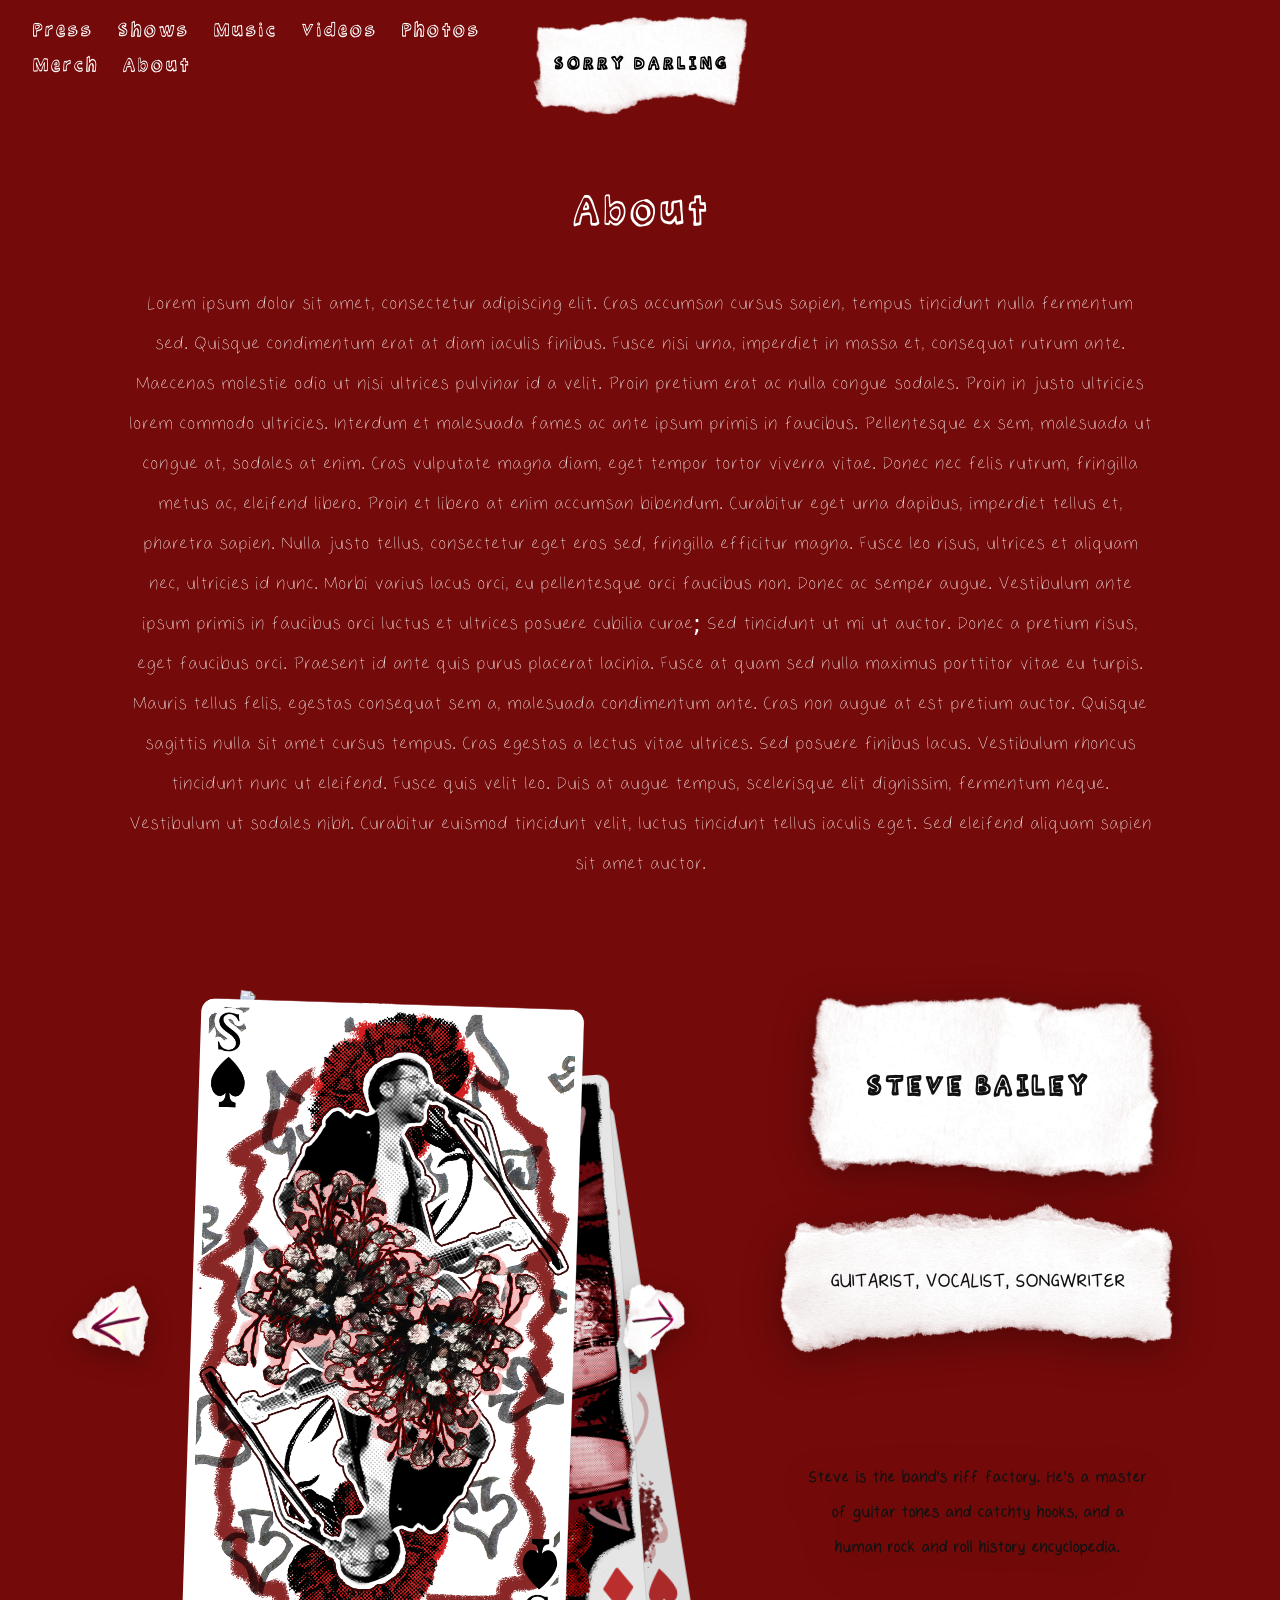
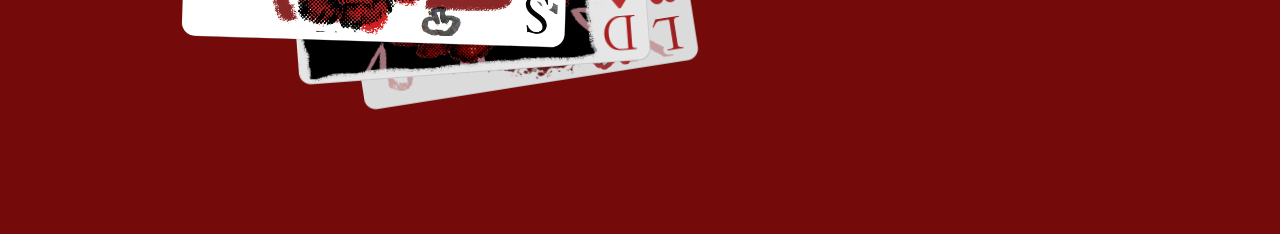
==== about.html @ 3e507196 "Website v1" ====
<!doctype html>
<html lang="en">
<head>
  <meta charset="utf-8">
  <meta name="viewport" content="width=device-width,initial-scale=1">
  <title>Sorry Darling — About</title>
  <link rel="stylesheet" href="assets/css/style.css">
  <link rel="preconnect" href="https://fonts.googleapis.com">
  <link rel="preconnect" href="https://fonts.gstatic.com" crossorigin>
  <link href="https://fonts.googleapis.com/css2?family=Anton&family=Open+Sans:wght@300;400;600&display=swap" rel="stylesheet">
  </head>
  <body class="subpage">
  <header>
    <a class="mini-logo" href="index.html">Sorry Darling</a>
    <nav class="site-nav" aria-label="Main navigation">
      <button class="nav-toggle" type="button" aria-expanded="false" aria-controls="site-nav-links" aria-label="Toggle navigation">
        <span></span>
        <span></span>
        <span></span>
      </button>
      <div class="nav-links" id="site-nav-links">
        <a href="press.html">Press</a>
        <a href="shows.html">Shows</a>
        <a href="music.html">Music</a>
        <a href="videos.html">Videos</a>
        <a href="gallery.html">Photos</a>
        <a href="https://wearesorrydarling.bandcamp.com/merch" target="_blank" rel="noopener noreferrer">Merch</a>
        <a href="about.html">About</a>
      </div>
    </nav>
  </header>
  <main>
    <h1 class="page-title">About</h1>
    <p class="blurb"> Lorem ipsum dolor sit amet, consectetur adipiscing elit. Cras accumsan cursus sapien, tempus tincidunt nulla fermentum sed. Quisque condimentum erat at diam iaculis finibus. Fusce nisi urna, imperdiet in massa et, consequat rutrum ante. Maecenas molestie odio ut nisi ultrices pulvinar id a velit. Proin pretium erat ac nulla congue sodales. Proin in justo ultricies lorem commodo ultricies. Interdum et malesuada fames ac ante ipsum primis in faucibus. Pellentesque ex sem, malesuada ut congue at, sodales at enim. Cras vulputate magna diam, eget tempor tortor viverra vitae. Donec nec felis rutrum, fringilla metus ac, eleifend libero.

Proin et libero at enim accumsan bibendum. Curabitur eget urna dapibus, imperdiet tellus et, pharetra sapien. Nulla justo tellus, consectetur eget eros sed, fringilla efficitur magna. Fusce leo risus, ultrices et aliquam nec, ultricies id nunc. Morbi varius lacus orci, eu pellentesque orci faucibus non. Donec ac semper augue. Vestibulum ante ipsum primis in faucibus orci luctus et ultrices posuere cubilia curae; Sed tincidunt ut mi ut auctor. Donec a pretium risus, eget faucibus orci. Praesent id ante quis purus placerat lacinia. Fusce at quam sed nulla maximus porttitor vitae eu turpis. Mauris tellus felis, egestas consequat sem a, malesuada condimentum ante. Cras non augue at est pretium auctor. Quisque sagittis nulla sit amet cursus tempus.

Cras egestas a lectus vitae ultrices. Sed posuere finibus lacus. Vestibulum rhoncus tincidunt nunc ut eleifend. Fusce quis velit leo. Duis at augue tempus, scelerisque elit dignissim, fermentum neque. Vestibulum ut sodales nibh. Curabitur euismod tincidunt velit, luctus tincidunt tellus iaculis eget. Sed eleifend aliquam sapien sit amet auctor. </p>

    <section class="about-bio-showcase" aria-label="Band member profile carousel">
      <div class="about-card-stage">
        <div id="about-card-deck" class="about-card-deck" aria-live="polite"></div>
        <div class="about-card-nav" aria-label="Member navigation">
          <button class="carousel-btn prev" type="button" aria-label="Previous member">
            <img src="assets/images/left.png" alt="Previous member">
          </button>
          <button class="carousel-btn next" type="button" aria-label="Next member">
            <img src="assets/images/right.png" alt="Next member">
          </button>
        </div>
      </div>

      <aside class="about-bio-panel" aria-live="polite">
        <div class="paper-sheet paper-name">
          <h2 id="bio-name">Name</h2>
        </div>
        <div class="paper-sheet paper-role">
          <p id="bio-role">Role</p>
        </div>
        <div class="paper-sheet paper-bio">
          <p id="bio-bio">Bio</p>
        </div>
      </aside>
    </section>
  </main>
  <script src="assets/js/main.js"></script>
  <script src="assets/js/Bios.js"></script>
</body>
</html>
---- assets/css/style.css ----
@font-face {
	font-family: 'NoAngle-Regular';
	src: url('../fonts/NoAngle-Regular.woff2') format('woff2');
	font-weight: 400;
	font-style: normal;
}

@font-face {
	font-family: 'Trapperkeeper-Regular';
	src: url('../fonts/Trapperkeeper-Regular.woff2') format('woff2');
	font-weight: 400;
	font-style: normal;
}

* {
	box-sizing: border-box;
}

html, body {
	height: 100%;
}

body {
	font-family: 'NoAngle-Regular', system-ui, -apple-system, Segoe UI, Roboto, Helvetica, Arial, sans-serif;
	margin: 0;
	color: #111;
	background: #750a0a;
	line-height: 1.6;
}

h1, h2, h3, h4, h5, h6,
.site-nav a:not(.mini-logo),
.mini-logo,
.hero h1,
body.subpage .hero h1 {
	font-family: 'Trapperkeeper-Regular', Georgia, serif;
}

p {
    font-size: 25px;
}

header {
	position: relative;
}

h1.page-title {
    font-size: 48px;
    text-align: center;
    margin-top: 50px;
    color: white;
    font-weight: 500;
}

p.blurb{
    color: white;
    max-width: 80vw;
    text-align: center;
    margin: 0 auto;
}


.site-nav {
	position: relative;
	z-index: 20;
	display: flex;
	align-items: center;
	padding: 14px 20px;
    max-width: calc(50vw - 120px);
    flex-wrap: wrap;
    font-size: 22px;
}

.site-nav .nav-links {
	display: flex;
	align-items: center;
	flex-wrap: wrap;
	width: 100%;
}

.site-nav a:not(.mini-logo){
	color: white;
	margin: 0 12px;
	text-decoration: none;
	font-weight: 500;
	letter-spacing: 1px;
}

.nav-toggle {
	display: none;
	border: none;
	background: transparent;
	padding: 0;
	margin: 0;
	cursor: pointer;
	width: 42px;
	height: 42px;
	position: relative;
	z-index: 31;
}

.nav-toggle span {
	display: block;
	width: 24px;
	height: 2px;
	background: #000;
	margin: 5px auto;
	border-radius: 2px;
	transition: transform 0.2s ease, opacity 0.2s ease;
}

.site-nav.is-open .nav-toggle span:nth-child(1) {
	transform: translateY(7px) rotate(45deg);
}

.site-nav.is-open .nav-toggle span:nth-child(2) {
	opacity: 0;
}

.site-nav.is-open .nav-toggle span:nth-child(3) {
	transform: translateY(-7px) rotate(-45deg);
}

.hero {
	background: transparent url('../images/tornPaper/15.png') center/contain no-repeat;
	color: #fff;
	display: flex;
	align-items: center;
	justify-content: center;
	padding: 36px 20px 48px;
	min-height: 240px;
    max-width: 98vw;
    height: 43vw;
}

.hero-inner {
	text-align: center;
}

.hero h1 {
    font-size: calc(80vw / 5);
	line-height: 0.9;
	display: inline-block;
	color: #000;
	transform: skewX(-6deg);
	letter-spacing: 6px;
    padding: 10vw 40vw;
    text-transform: uppercase;
    white-space: wrap;
    max-width: 100%;
}

.mini-logo {
	background: transparent url('../images/tornPaper/15.png') center/contain no-repeat;
	display: none;
	position: absolute;
	left: 50%;
	transform: translateX(-50%);
	top: 14px;
	/* background: #fff; */
	color: #000;
	padding: 35px 20px;
	letter-spacing: 2px;
	text-decoration: none;
	z-index: 30;
	text-transform: uppercase;
	font-weight: 700;
    white-space: nowrap;
    font-size: 20px;
}

/* Subpage header: small centered mini logo */
body.subpage .hero {
	min-height: 0;
	padding: 12px 0;
	background: transparent;
}

body.subpage .hero h1 {
	font-size: 28px;
	padding: 6px 12px;
	transform: none;
	letter-spacing: 2px;
}

body.subpage .site-nav {
	justify-content: flex-start;
}

body.subpage .mini-logo {
	display: inline-block;
}

body.subpage .hero-inner {
	display: none;
}

.hero .tag {
	margin-top: 8px;
	color: rgba(255, 255, 255, 0.9);
	font-weight: 600;
}

main {
	padding: 28px;
}

.about-bio-showcase {
	max-width: 1180px;
	margin: 100px auto 150px;
	display: flex;
	gap: 32px;
	padding: 0 12px;
    /* if screen is below 768px */
    @media (max-width: 767px) {
        flex-direction: column;
        gap: 150px;
    }
    @media (min-width: 768px){
        align-items: center;
    }
}

.about-card-stage {
	position: relative;
	flex: 1.2;
	min-height: 620px;
	display: flex;
	align-items: center;
	justify-content: center;
}

.about-card-deck {
	position: relative;
	width: min(560px, 100%);
	height: 620px;
}

.about-card {
	position: absolute;
	left: 50%;
	width: min(500px, 82%);
	height: auto;
	aspect-ratio: 0.72;
	object-fit: scale-down;
    filter: drop-shadow(0 18px 30px rgba(0,0,0,0.18));
	transform-origin: center center;
	transition: transform 400ms cubic-bezier(.2,.8,.25,1), filter 300ms ease;
	pointer-events: none;
	user-select: none;
	opacity: 1;
}

.about-card.is-leaving {
	transform: translate(-400px, 24px) rotate(-5deg) scale(0.82) translateX(-50%) !important;
	z-index: 4 !important;
}

.about-card.is-leaving-prev {
	transform: translate(-320px, 18px) rotate(-18deg) scale(0.8) translateX(-50%) !important;
	z-index: 1 !important;
}

.about-card.is-reentering {
	animation: reenter-back 300ms cubic-bezier(.2,.8,.25,1);
    transform: rotate (-12deg) !important;
    z-index: 1 !important;
}

.about-card.is-reentering-prev {
	animation: reenter-prev 300ms cubic-bezier(.2,.8,.25,1);
    z-index: 4 !important;
}

@keyframes reenter-back {
	0% {
		transform: translate(-260px, 24px) rotate(-22deg) scale(0.82) translateX(-50%);
	}
	100% {
		transform: translate(76px, 46px) rotate(-12deg) scale(0.88) translateX(-50%);
	}
}

@keyframes reenter-prev {
	0% {
		transform: translate(-320px, 18px) rotate(-18deg) scale(0.8) translateX(-50%);
	}
	100% {
		transform: translate(0, 0) rotate(0deg) scale(1) translateX(-50%);
	}
}

.about-card-nav {
	position: absolute;
	inset: 0;
	pointer-events: none;
}

.about-card-nav .carousel-btn {
	position: absolute;
	top: 50%;
	transform: translateY(-50%);
	pointer-events: auto;
	width: 78px;
	height: 78px;
	padding: 0;
	cursor: pointer;
	opacity: 1;
	visibility: visible;
	z-index: 15;
}

.about-card-nav .carousel-btn.prev {
	left: 10px;
}

.about-card-nav .carousel-btn.next {
	right: 10px;
}

.about-card-nav .carousel-btn img {
	width: 100%;
	height: 100%;
	display: block;
	filter: drop-shadow(0 8px 12px rgba(0,0,0,0.28));
}

.about-bio-panel {
	flex: 0.9;
	display: flex;
	flex-direction: column;
	gap: 18px;
	padding-top: 8px;
    align-items: center;
}

.paper-sheet {
    filter: drop-shadow(0 10px 20px rgba(0, 0, 0, 0.332));
	padding: 20px;
	min-height: 110px;
    width: fit-content;
	opacity: 0;
	transform: translateY(12px);
	transition: opacity 320ms ease, transform 320ms ease;
}

.paper-sheet.is-visible {
	opacity: 1;
	transform: translateY(0);
}

.paper-sheet.is-fading {
	opacity: 0;
	transform: translateY(10px);
}

.paper-name h2,
.paper-role p,
.paper-bio p {
	margin: 0;
    padding: 70px 50px;
}

.paper-name h2 {
	font-size: clamp(2rem, 2.5vw, 3.1rem);
    padding: 50px;
	letter-spacing: 0.05em;
	text-transform: uppercase;
    text-align: center;
}

.paper-role p {
    padding:40px 30px 30px 30px;
	font-size: 25px;
	text-transform: uppercase;
    text-align: center;
    font-weight: 700;
}

.paper-bio p {
	font-size: 22px;
    text-align: center;
    font-weight: 700;
}

@media (max-width: 767px) {

	.about-card-nav {
		display: none;
	}
}

.press-list {
	list-style: none;
	padding: 0;
	margin: 28px auto 0;
	max-width: 1200px;
	display: flex;
    flex-direction: column;
    align-items: center;
	gap: 22px;
}

.press-item {
    filter: drop-shadow(0 8px 18px rgba(0, 0, 0, 0.409));
	min-height: 170px;
	display: flex;
	align-items: stretch;
    width:fit-content;
	transition: transform 180ms ease, filter 180ms ease;
    padding: 40px 10px 10px 50px;
}

.press-item:hover {
	transform: translateY(-2px);
    filter: drop-shadow(0 10px 22px rgba(0, 0, 0, 0.622));
}

.press-link {
	display: flex;
    align-items: center;
	gap: 10px;
	padding: 24px 50px;
	color: #111;
	text-decoration: none;
    width: fit-content;
}

.press-quote {
	font-size: clamp(1.3rem, 2vw, 2.2rem);
	line-height: 1.1;
	font-family: 'NoAngle-Regular', Georgia, serif;
	font-weight: 600;
}

.press-source {
	font-size: 1rem;
	letter-spacing: 0.04em;
	text-transform: uppercase;
    white-space: nowrap;
	font-family: 'NoAngle-Regular', sans-serif;
}

.press-date {
	font-size: 0.78rem;
	letter-spacing: 0.08em;
	text-transform: uppercase;
	opacity: 0.8;
    white-space: nowrap;
	font-family: 'NoAngle-Regular', sans-serif;
}

#shows-list {
	list-style: none;
	padding: 0;
	margin: 28px auto 0;
	max-width: 1200px;
	display: flex;
	flex-direction: column;
	align-items: center;
	gap: 20px;
}

.show-item {
	width: min(80%, 800px);
    height: fit-content;
	display: flex;
	align-items: stretch;
	justify-content: space-between;
	gap: 24px;
	padding: 100px 50px;
	background-size: 100% 100%;
	background-position: center;
	background-repeat: no-repeat;
	filter: drop-shadow(0 8px 18px rgba(0,0,0,0.24));
    font-weight: 700;
}

.show-main {
	display: flex;
	align-items: center;
	gap: 22px;
	flex: 1;
}

.show-date-block {
	display: flex;
	flex-direction: column;
	justify-content: center;
	align-items: center;
	min-width: 110px;
	padding: 10px 12px;
	border: 1px solid rgba(0,0,0,0.08);
    border-radius: 25%;
	text-align: center;
	font-family: 'NoAngle-Regular', sans-serif;
}

.show-date-weekday {
	font-size: 20px;
	letter-spacing: 0.12em;
	text-transform: uppercase;
}

.show-date-month {
	font-size: 21px;
	letter-spacing: 0.12em;
	text-transform: uppercase;
}

.show-date-day {
	font-size: clamp(2rem, 3vw, 3rem);
	line-height: 1;
	font-weight: 700;
}

.show-details {
	display: flex;
	flex-direction: column;
	gap: 4px;
	flex: 1;
	text-transform: uppercase;
	font-family: 'NoAngle-Regular', sans-serif;
    white-space: norwap;
}

.show-band {
	font-size: 24px;
	line-height: 1.1;
}

.show-lineup,
.show-venue,
.show-location {
	font-size: 20px;
	letter-spacing: 0.06em;
}

.show-actions {
	display: flex;
	align-items: center;
	justify-content: flex-end;
	gap: 12px;
	flex-wrap: wrap;
}

.show-button {
	display: inline-flex;
	align-items: center;
	justify-content: center;
	padding: 12px 18px;
	background: rgba(255,255,255,0.42);
	border: 1px solid rgba(0,0,0,0.1);
	color: #111;
	text-decoration: none;
	font-size: 20px;
	letter-spacing: 0.12em;
	text-transform: uppercase;
	font-family: 'NoAngle-Regular', sans-serif;
	transition: transform 160ms ease, filter 160ms ease;
}

.show-button:hover,
.show-button:focus-visible {
	transform: translateY(-1px);
	filter: brightness(1.04);
}

.show-button--secondary {
	background: rgba(0,0,0,0.06);
}

.show-item--empty {
	justify-content: center;
	padding: 30px 20px;
	text-align: center;
	font-family: 'NoAngle-Regular', sans-serif;
	text-transform: uppercase;
}

@media (max-width: 700px) {
	.show-item {
		flex-direction: column;
		align-items: flex-start;
		background-size: cover;
        padding: 110px 20px;
        width: 90vw;
	}

	.show-main {
		width: 100%;
		align-items: flex-start;
	}

	.show-actions {
		justify-content: flex-start;
		width: 100%;
	}

    .show-button{
        background: rgba(255, 255, 255, 0.522);
    }
}

.gallery {
	display: grid;
	grid-template-columns: repeat(auto-fill, minmax(220px, 1fr));
	gap: 14px;
	align-items: stretch;
    margin-top: 40px;
}

.gallery-item {
	position: relative;
	display: block;
	padding: 0;
	border: 0;
	background: #000;
	cursor: pointer;
	overflow: hidden;
	aspect-ratio: 4 / 3;
	box-shadow: 0 8px 18px rgba(0,0,0,0.18);
}

.gallery-item img {
	width: 100%;
	height: 100%;
	display: block;
	object-fit: cover;
	transition: transform 180ms ease;
}

.gallery-item:hover img,
.gallery-item:focus-visible img {
	transform: scale(1.04);
}

.gallery-item-caption {
	position: absolute;
	left: 12px;
	bottom: 12px;
	max-width: calc(100% - 24px);
	padding: 6px 10px;
	background: rgba(0, 0, 0, 0.56);
	color: #fff;
	font-size: 0.72rem;
	letter-spacing: 0.08em;
	text-transform: uppercase;
	opacity: 0;
	transform: translateY(8px);
	transition: opacity 160ms ease, transform 160ms ease;
	pointer-events: none;
}

.gallery-item:hover .gallery-item-caption,
.gallery-item:focus-visible .gallery-item-caption {
	opacity: 1;
	transform: translateY(0);
}

.gallery-lightbox {
	position: fixed;
	inset: 0;
	display: flex;
	align-items: center;
	justify-content: center;
	padding: 32px 5vw;
	background: rgba(0, 0, 0, 0.72);
	opacity: 0;
	visibility: hidden;
	transition: opacity 180ms ease, visibility 180ms ease;
	z-index: 2000;
}

.gallery-lightbox.is-open {
	opacity: 1;
	visibility: visible;
}

.gallery-lightbox-panel {
	position: relative;
	width: min(80vw, 1200px);
	max-width: 100%;
}

.gallery-lightbox-image-wrap {
	position: relative;
	background: rgba(255,255,255,0.04);
}

.gallery-lightbox-image-wrap img {
	display: block;
	width: 100%;
	max-height: 80vh;
	object-fit: contain;
	margin: 0 auto;
}

.gallery-lightbox-close {
	position: absolute;
	top: -14px;
	right: -14px;
	width: 62px;
	height: 62px;
	border: 0;
	background: transparent;
	padding: 0;
	cursor: pointer;
	filter: drop-shadow(0 8px 14px rgba(0,0,0,0.18));
}

.gallery-lightbox-close img {
	display: block;
	width: 100%;
	height: 100%;
	object-fit: contain;
}

.gallery-lightbox-nav {
	position: absolute;
	top: 50%;
	transform: translateY(-50%);
	width: 120px;
	height: 120px;
	border: 0;
	background: transparent;
	padding: 0;
	cursor: pointer;
	z-index: 2;
	filter: drop-shadow(0 8px 14px rgba(0,0,0,0.18));
}

.gallery-lightbox-nav img {
	display: block;
	width: 100%;
	height: 100%;
	object-fit: contain;
}

.gallery-lightbox-nav.prev {
	left: -72px;
}

.gallery-lightbox-nav.next {
	right: -72px;
}

.gallery-lightbox-footer {
	display: flex;
	align-items: center;
	justify-content: space-between;
	gap: 16px;
	padding-top: 18px;
	color: #fff;
}

.gallery-lightbox-caption {
	display: inline-flex;
	align-items: center;
	justify-content: center;
	min-height: 78px;
	padding: 14px 20px 12px 24px;
	background-image: url('../images/tornPaper/20.png');
	background-size: contain;
	background-position: center;
	background-repeat: no-repeat;
	font-size: 18px;
	letter-spacing: 0.08em;
	text-transform: uppercase;
	max-width: 70%;
	color: #1a1a1a;
	box-shadow: 0 8px 16px rgba(0,0,0,0.08);
}

.gallery-lightbox-actions {
	display: flex;
	align-items: center;
	gap: 10px;
}

.gallery-lightbox-download {
	display: inline-flex;
	align-items: center;
	justify-content: center;
	min-width: 130px;
	height: 78px;
	padding: 10px 18px;
	background-image: url('../images/tornPaper/pink.png');
	background-size: contain;
	background-position: center;
	background-repeat: no-repeat;
	border: 0;
	color: #1a1a1a;
	text-decoration: none;
	font-size: 20px;
	letter-spacing: 0.08em;
	text-transform: uppercase;
	box-shadow: 0 8px 16px rgba(0,0,0,0.08);
}
.gallery-lightbox-download:hover {
    transform: translateY(-2px) rotate(3deg) scale(1.02);
    box-shadow: 0 10px 18px rgba(0,0,0,0.12);
}
.gallery-lightbox-close:hover {
    transform: translateY(-2px) rotate(-3deg) scale(1.02);
    box-shadow: 0 10px 18px rgba(0,0,0,0.12);
}
.gallery-lightbox-nav img:hover {
    transform: translateY(-2px) rotate(-3deg) scale(1.02);
    box-shadow: 0 10px 18px rgba(0,0,0,0.12);
}

@media (max-width: 640px) {
	.gallery {
		grid-template-columns: repeat(auto-fill, minmax(150px, 1fr));
	}

	.gallery-lightbox {
		padding: 22px 16px;
	}

	.gallery-lightbox-panel {
		width: min(92vw, 1200px);
	}

	.gallery-lightbox-footer {
		flex-direction: column;
		align-items: flex-start;
	}

	.gallery-lightbox-caption {
		max-width: 100%;
	}

	.gallery-lightbox-nav {
		width: 42px;
		height: 42px;
		font-size: 2rem;
	}
}


/* utilities */
.container {
	max-width: 1100px;
	margin: 0 auto;
	padding: 0 18px;
}

/* Embed carousel */
.embed-carousel {
	margin-top: 24px;
	position: relative;
	display: flex;
	flex-direction: column;
	align-items: center;
    margin-bottom: 100px; 
}

.carousel-view {
	width: 100%;
	max-width: 80vw;
	background: transparent;
	margin: 0 auto;
}

.carousel-view iframe {
	width: 100%;
	max-width: 100%;
	border: 0;
	display: block;
	margin: 0 auto;
}

/* Responsive iframe wrapper to enforce aspect ratio (16:9) */
.embed-wrapper {
	position: relative;
	width: 100%;
	overflow: hidden;
	display: flex;
	justify-content: center;
	align-items: center;
}

.embed-wrapper.video {
	padding-top: 56.25%;
}

.embed-wrapper.video iframe {
	position: absolute;
	top: 0;
	left: 0;
	width: 100%;
	height: 100%;
}

.embed-wrapper iframe {
	width: 100%;
	height: auto;
}

/* animation classes for sliding embeds */
.embed-item {
	position: absolute;
	left: 0;
	top: 0;
	width: 100%;
	max-width: 80vw;
	transition: transform 0.48s cubic-bezier(.2,.9,.3,1), opacity 0.48s ease;
	opacity: 1;
	z-index: 20;
}

.embed-item.enter-from-right {
	transform: translateX(100%);
	opacity: 0;
}

.embed-item.enter-from-left {
	transform: translateX(-100%);
	opacity: 0;
}

.embed-item.exit-to-left {
	transform: translateX(-100%);
	opacity: 0;
}

.embed-item.exit-to-right {
	transform: translateX(100%);
	opacity: 0;
}

.embed-item.active {
	transform: translateX(0);
	opacity: 1;
	z-index: 30;
}

.carousel-view { position: relative; min-height: 200px;}

.embed-placeholder {
	position: relative;
	width: 100vw;
    display: flex;
    justify-content: center;
    align-items: center;
    &.bandcamp {
        max-width: 400px;
        margin: 0 auto;
    }
}

.embed-placeholder img {
	position: absolute;
	inset: 0;
	width: 80vw;
    max-width: min(1000px, 100%);
	object-fit: contain;
	display: block;
}

.embed-placeholder .placeholder-base {
	filter: saturate(0.7);
}

.embed-placeholder .placeholder-reveal {
	clip-path: inset(0 100% 0 0);
	animation: placeholder-swipe 1s ease-in-out infinite alternate;
}

@keyframes placeholder-swipe {
	0% {
		clip-path: inset(0 100% 0 0);
	}
	50% {
		clip-path: inset(0 45% 0 0);
		transform: translateX(0);
	}
	100% {
		clip-path: inset(0 0 0 0);
		transform: translateX(0);
	}
}

/* Tall embeds (Bandcamp album embeds) should be centered and shown at full height */
.embed-tall {
	width: 100%;
	max-width: 80vw;
	margin: 0 auto;
	display: flex;
	justify-content: center;
	align-items: center;
}

.embed-tall iframe {
	width: 100%;
	height: auto;
}

.carousel-controls {
	position: absolute;
	left: 0;
	right: 0;
	top: 0;
	bottom: 0;
	pointer-events: none;
	z-index: 40;
}

.carousel-btn {
	position: absolute;
	top: 50%;
	transform: translateY(-50%);
	pointer-events: auto;
	background: transparent;
	padding: 0;
	width: 10vw;
	height: 10vw;
	display: inline-flex;
	align-items: center;
	justify-content: center;
	border: none;
	cursor: pointer;
	opacity: 0;
	visibility: hidden;
	pointer-events: none;
	transition: opacity 180ms ease, visibility 180ms ease;
}

.embed-carousel.ready .carousel-btn {
	opacity: 1;
	visibility: visible;
	pointer-events: auto;
}

.carousel-btn img {
	width: 100%;
	height: 100%;
	display: block;
	transition: transform 180ms ease;
	filter: drop-shadow(0 2px 6px rgba(0,0,0,0.18));
}


/* Paper-style variants for arrow images */
.carousel-btn img.paper {
	filter: drop-shadow(4px 6px 6px rgba(0,0,0,0.32));
	transition: transform 180ms ease, filter 180ms ease;
	will-change: transform, filter, clip-path;
	backface-visibility: hidden;
	display: block;
}

.carousel-btn img.paper:hover {
	transform: translateY(-2px) rotate(var(--paper-rotate, 0deg)) scale(1.02);
	filter: drop-shadow(6px 8px 8px rgba(0,0,0,0.36));
}

/* Position arrows outside the carousel content area. --cw should match .carousel-view max-width */
.embed-carousel {
    --cw: 60vw;
}

.carousel-btn.next {
    left: calc(50% + (var(--cw) / 2) + 9.5vw);
}

.carousel-btn.prev {
	right: calc(50% + (var(--cw) / 2) + 9.9vw);
}

/* Ensure indicators sit below the carousel view */
.embed-carousel .carousel-indicators {
	order: 2;
	margin-top: 18px;
	position: relative;
	z-index: 50;
	pointer-events: auto;
}

/* Ensure carousel-view is first so indicators flow below */
.embed-carousel .carousel-view { order: 1; }

/* on small screens keep buttons close to content edges */
/* @media (max-width: 640px) {
 	.embed-carousel { --cw: 90vw; }
 	.carousel-btn.prev { left: calc(50% - (var(--cw) / 2) - 40px); }
 	.carousel-btn.next { left: calc(50% + (var(--cw) / 2) + 6px); }
} */

.carousel-indicators {
	margin-top: 10px;
	display: flex;
	gap: 8px;
	justify-content: center;
}

.carousel-indicators button {
	width: 10px;
	height: 10px;
	border-radius: 50%;
	border: none;
	background: rgba(255,255,255,0.6);
	cursor: pointer;
}

.carousel-indicators button.active {
	/* background: #ffffff; */
	box-shadow: 0 0 0 2px rgba(0,0,0,0.1) inset;
}

@media (max-width: 640px) {
	.carousel-view iframe {
		height: 320px;
	}
}

@media (max-width: 640px) {
	.site-nav {
		padding: 10px 6px;
	}

	.hero {
		padding: 18px 8px;
	}

    .press-source, .press-date {
        display:none;
    }

	body.subpage .site-nav {
		flex-wrap: wrap;
	}
}
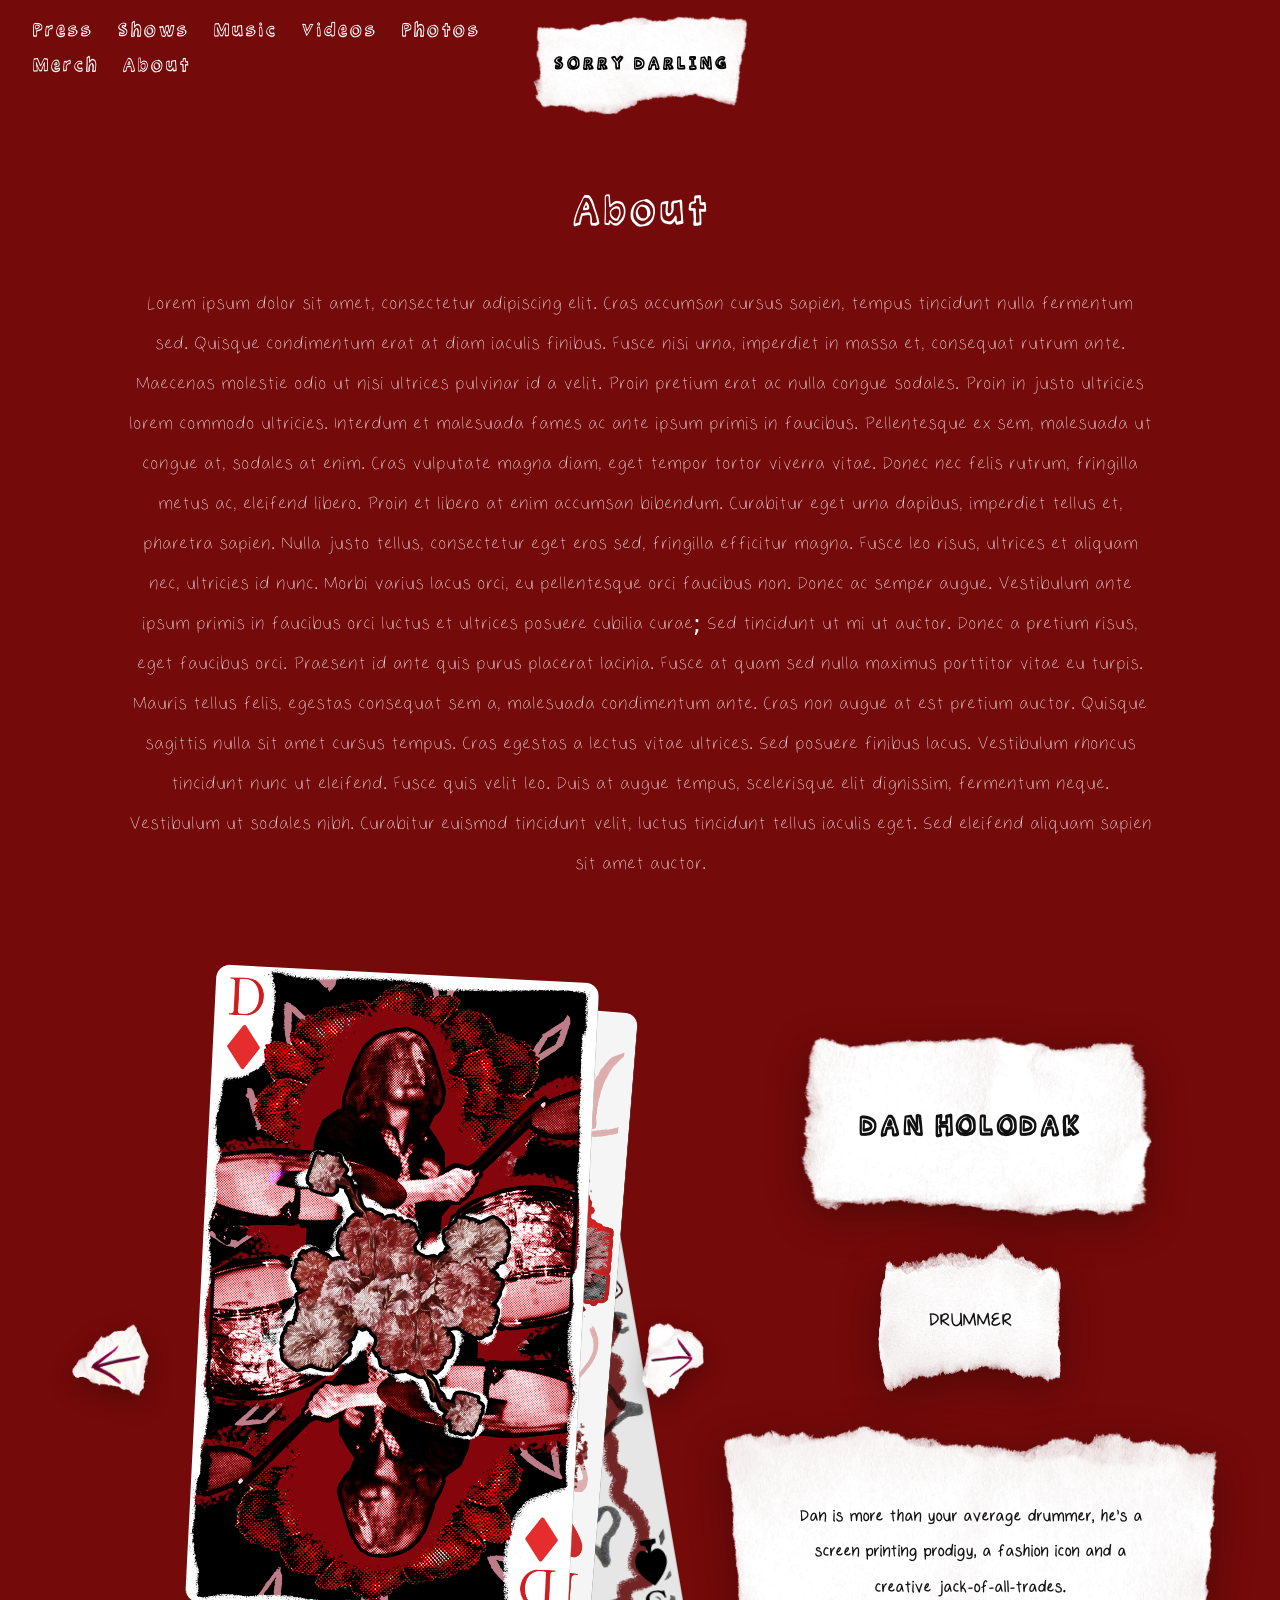
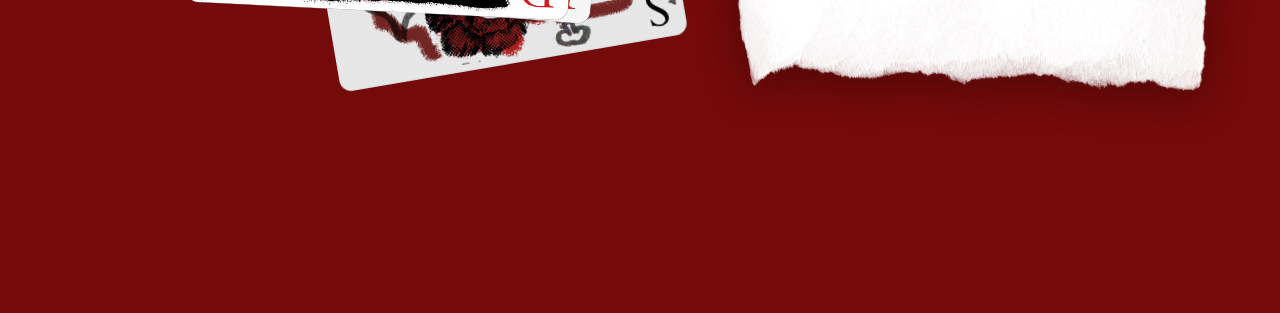
==== commit bcd5cbdb: "Fix hamburger menu functionality, add more paper images. Prep links with classnames for hover action" ====
--- a/about.html
+++ b/about.html
@@ -19,13 +19,13 @@
         <span></span>
       </button>
       <div class="nav-links" id="site-nav-links">
-        <a href="press.html">Press</a>
-        <a href="shows.html">Shows</a>
-        <a href="music.html">Music</a>
-        <a href="videos.html">Videos</a>
-        <a href="gallery.html">Photos</a>
-        <a href="https://wearesorrydarling.bandcamp.com/merch" target="_blank" rel="noopener noreferrer">Merch</a>
-        <a href="about.html">About</a>
+        <a class="presslink" href="press.html">Press</a>
+        <a class="showslink" href="shows.html">Shows</a>
+        <a class="musiclink" href="music.html">Music</a>
+        <a class="videoslink" href="videos.html">Videos</a>
+        <a class="gallerylink" href="gallery.html">Photos</a>
+        <a class="merchlink" href="https://wearesorrydarling.bandcamp.com/merch" target="_blank" rel="noopener noreferrer">Merch</a>
+        <a class="aboutlink" href="about.html">About</a>
       </div>
     </nav>
   </header>
--- a/assets/css/style.css
+++ b/assets/css/style.css
@@ -103,7 +103,7 @@
 	display: block;
 	width: 24px;
 	height: 2px;
-	background: #000;
+	background: #fff;
 	margin: 5px auto;
 	border-radius: 2px;
 	transition: transform 0.2s ease, opacity 0.2s ease;
@@ -119,6 +119,88 @@
 
 .site-nav.is-open .nav-toggle span:nth-child(3) {
 	transform: translateY(-7px) rotate(-45deg);
+}
+
+@media (max-width: 900px) {
+	.site-nav {
+		max-width: 100%;
+		padding: 30px 14px;
+		flex-wrap: wrap;
+		position: relative;
+		z-index: 40;
+	}
+
+	.site-nav .nav-links {
+		display: none;
+		flex-direction: column;
+		align-items: flex-start;
+		width: fit-content;
+		padding: 30px 20px 50px;
+		position: absolute;
+		top: 56px;
+		left: 12px;
+		background: transparent;
+		z-index: 50;
+		overflow: hidden;
+  
+	}
+    
+	.site-nav .nav-links::before {
+        content: "";
+		position: absolute;
+		inset: 0;
+        background-image: url('../images/tornPaper/9.5.png');
+        background-size: 90% 90%;
+        background-repeat: no-repeat;
+        filter: drop-shadow(0px 10px 10px rgba(0, 0, 0, 0.215));
+		transform: rotate(90deg);
+		transform-origin: center;
+		z-index: -1;
+		animation: paperSlideIn 400ms ease-out forwards;
+	}
+
+	.site-nav.is-open .nav-links {
+		display: flex;
+	}
+
+	.site-nav .nav-links a {
+		opacity: 0;
+		transform: translateY(12px);
+		transition: opacity 180ms ease-in, transform 180ms ease;
+	}
+
+	.site-nav.is-open .nav-links a {
+		color: #111;
+		position: relative;
+		z-index: 1;
+		animation: textAppear 400ms ease-out forwards;
+	}
+
+	.nav-toggle {
+		display: block;
+	}
+}
+
+@keyframes paperSlideIn {
+	0% {
+		opacity: 1;
+		transform: translateY(-400px) ;
+	}
+	100% {
+		opacity: 1;
+		transform: translateY(0);
+	}
+}
+
+@keyframes textAppear {
+    0% {
+        opacity: 0;
+        transform: translateY(-12px);
+    }
+    100% {
+        opacity: 1;
+        transform: translateY(0);
+    }
 }
 
 .hero {
@@ -209,12 +291,11 @@
 	max-width: 1180px;
 	margin: 100px auto 150px;
 	display: flex;
-	gap: 32px;
 	padding: 0 12px;
     /* if screen is below 768px */
     @media (max-width: 767px) {
         flex-direction: column;
-        gap: 150px;
+        gap: calc(30vw - 100px);
     }
     @media (min-width: 768px){
         align-items: center;
@@ -224,7 +305,7 @@
 .about-card-stage {
 	position: relative;
 	flex: 1.2;
-	min-height: 620px;
+	/* min-height: 620px; */
 	display: flex;
 	align-items: center;
 	justify-content: center;
@@ -233,7 +314,7 @@
 .about-card-deck {
 	position: relative;
 	width: min(560px, 100%);
-	height: 620px;
+	height: min(100vw, 750px);
 }
 
 .about-card {
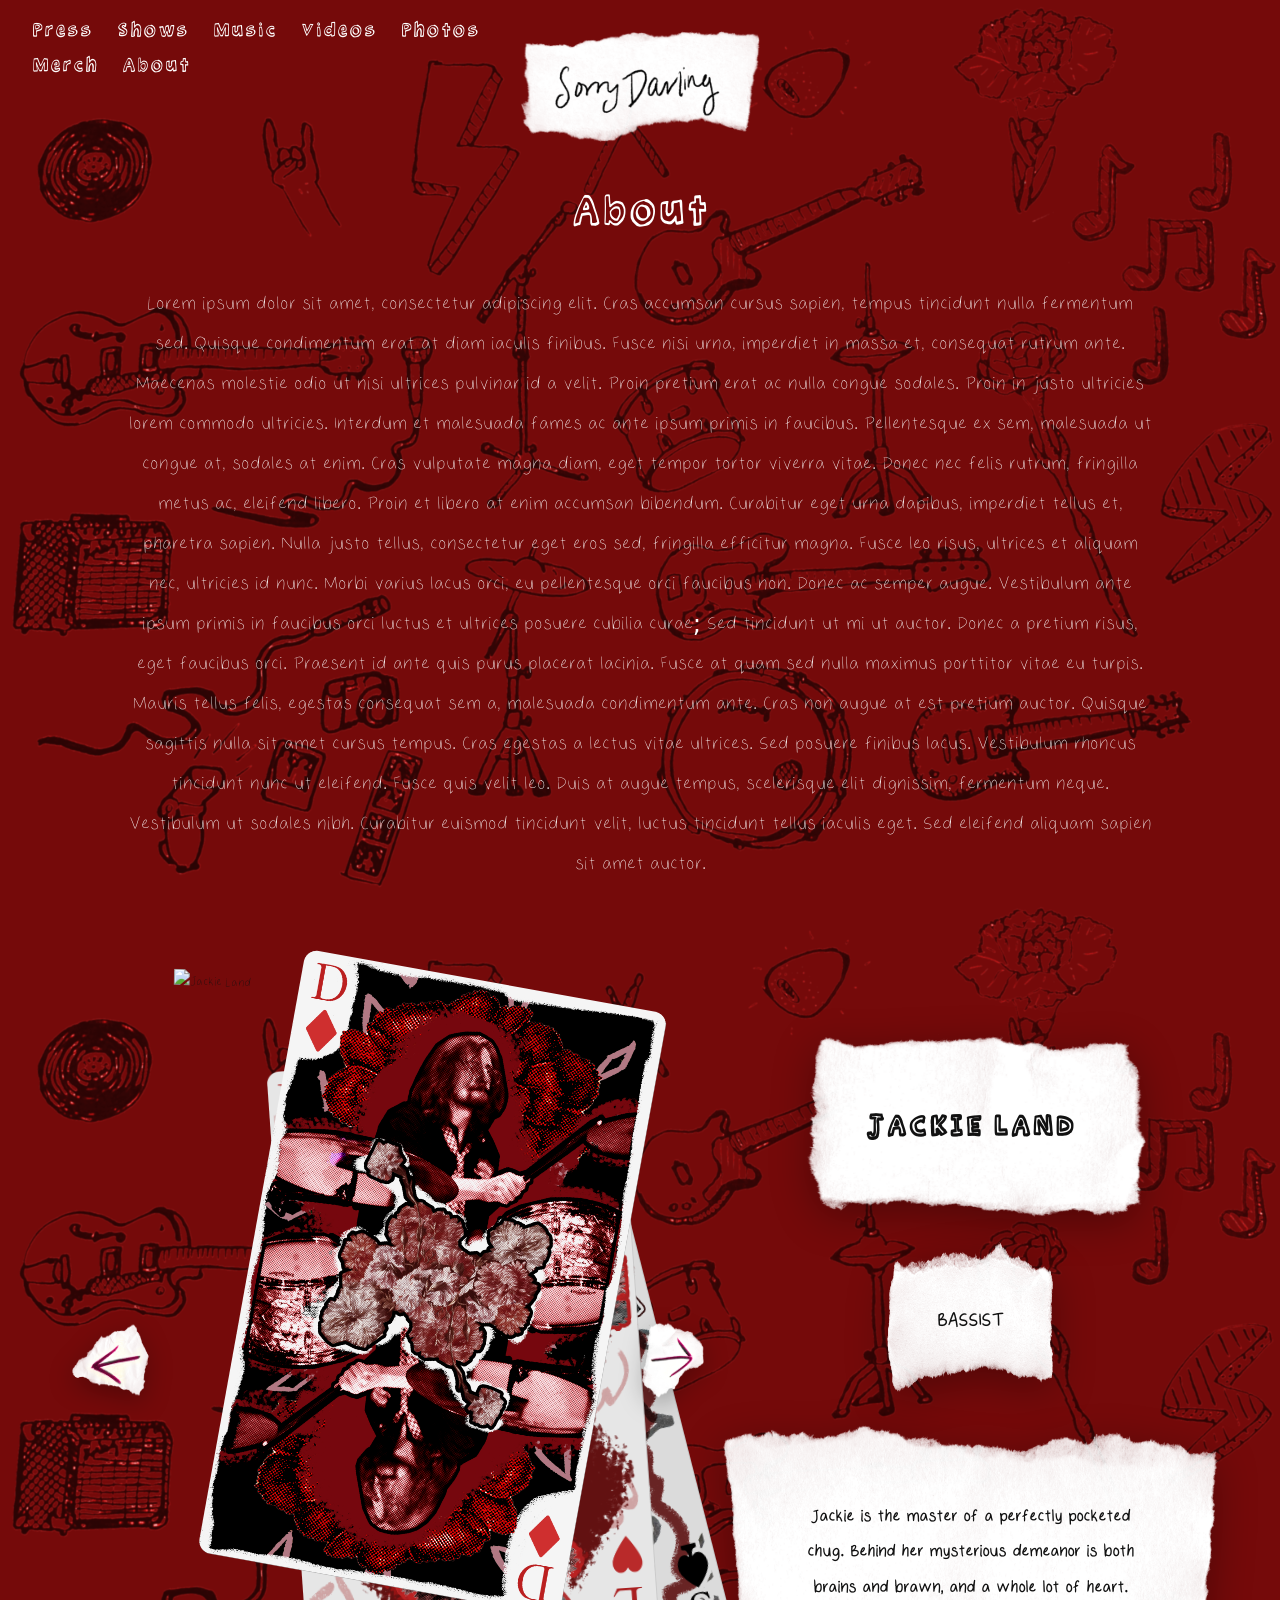
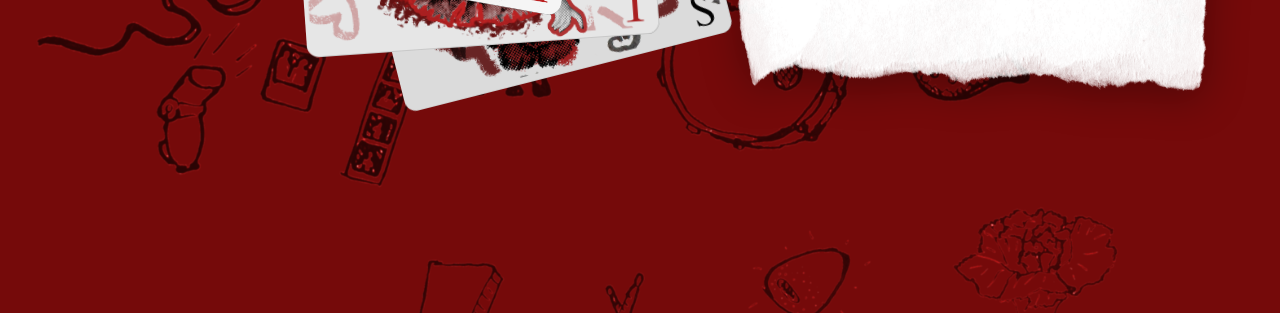
==== commit 854f1a1e: "Replace logo with rel handwriting, Change hamburger menu font, put background scribbles, add the rea" ====
--- a/about.html
+++ b/about.html
@@ -11,7 +11,7 @@
   </head>
   <body class="subpage">
   <header>
-    <a class="mini-logo" href="index.html">Sorry Darling</a>
+    <a class="mini-logo" href="index.html"><img src="assets/images/scriptLogo.png" alt="Sorry Darling logo"></a>
     <nav class="site-nav" aria-label="Main navigation">
       <button class="nav-toggle" type="button" aria-expanded="false" aria-controls="site-nav-links" aria-label="Toggle navigation">
         <span></span>
--- a/assets/css/style.css
+++ b/assets/css/style.css
@@ -26,6 +26,10 @@
 	color: #111;
 	background: #750a0a;
 	line-height: 1.6;
+    background-image: url('../images/bgscribbles.png');
+    background-repeat: repeat;
+    background-position: center;
+    background-size: cover;
 }
 
 h1, h2, h3, h4, h5, h6,
@@ -107,6 +111,7 @@
 	margin: 5px auto;
 	border-radius: 2px;
 	transition: transform 0.2s ease, opacity 0.2s ease;
+    box-shadow: 0px 0px 15px #000000bf;
 }
 
 .site-nav.is-open .nav-toggle span:nth-child(1) {
@@ -135,13 +140,20 @@
 		flex-direction: column;
 		align-items: flex-start;
 		width: fit-content;
-		padding: 30px 20px 50px;
+		padding: 20px 20px 55px;
 		position: absolute;
-		top: 56px;
+		top: 70px;
 		left: 12px;
 		background: transparent;
 		z-index: 50;
 		overflow: hidden;
+        gap: 12px;
+        a {
+            font-size: 24px;
+            font-weight: 800;
+            font-family: 'NoAngle-Regular', system-ui, -apple-system, Segoe UI, Roboto, Helvetica, Arial, sans-serif;
+        }
+
   
 	}
     
@@ -197,6 +209,10 @@
         opacity: 0;
         transform: translateY(-12px);
     }
+    50% {
+        opacity: 0;
+        transform: translateY(0);
+    }
     100% {
         opacity: 1;
         transform: translateY(0);
@@ -238,7 +254,7 @@
 	position: absolute;
 	left: 50%;
 	transform: translateX(-50%);
-	top: 14px;
+	top: -10px;
 	/* background: #fff; */
 	color: #000;
 	padding: 35px 20px;
@@ -249,6 +265,11 @@
 	font-weight: 700;
     white-space: nowrap;
     font-size: 20px;
+    img {
+        width: 200px;
+        position: relative;
+        top: 10px;
+    }
 }
 
 /* Subpage header: small centered mini logo */
@@ -258,11 +279,8 @@
 	background: transparent;
 }
 
-body.subpage .hero h1 {
-	font-size: 28px;
-	padding: 6px 12px;
-	transform: none;
-	letter-spacing: 2px;
+img.hero-logo {
+    width: 90vw;
 }
 
 body.subpage .site-nav {
@@ -666,6 +684,7 @@
 		background-size: cover;
         padding: 110px 20px;
         width: 90vw;
+        margin-top: -80px;
 	}
 
 	.show-main {
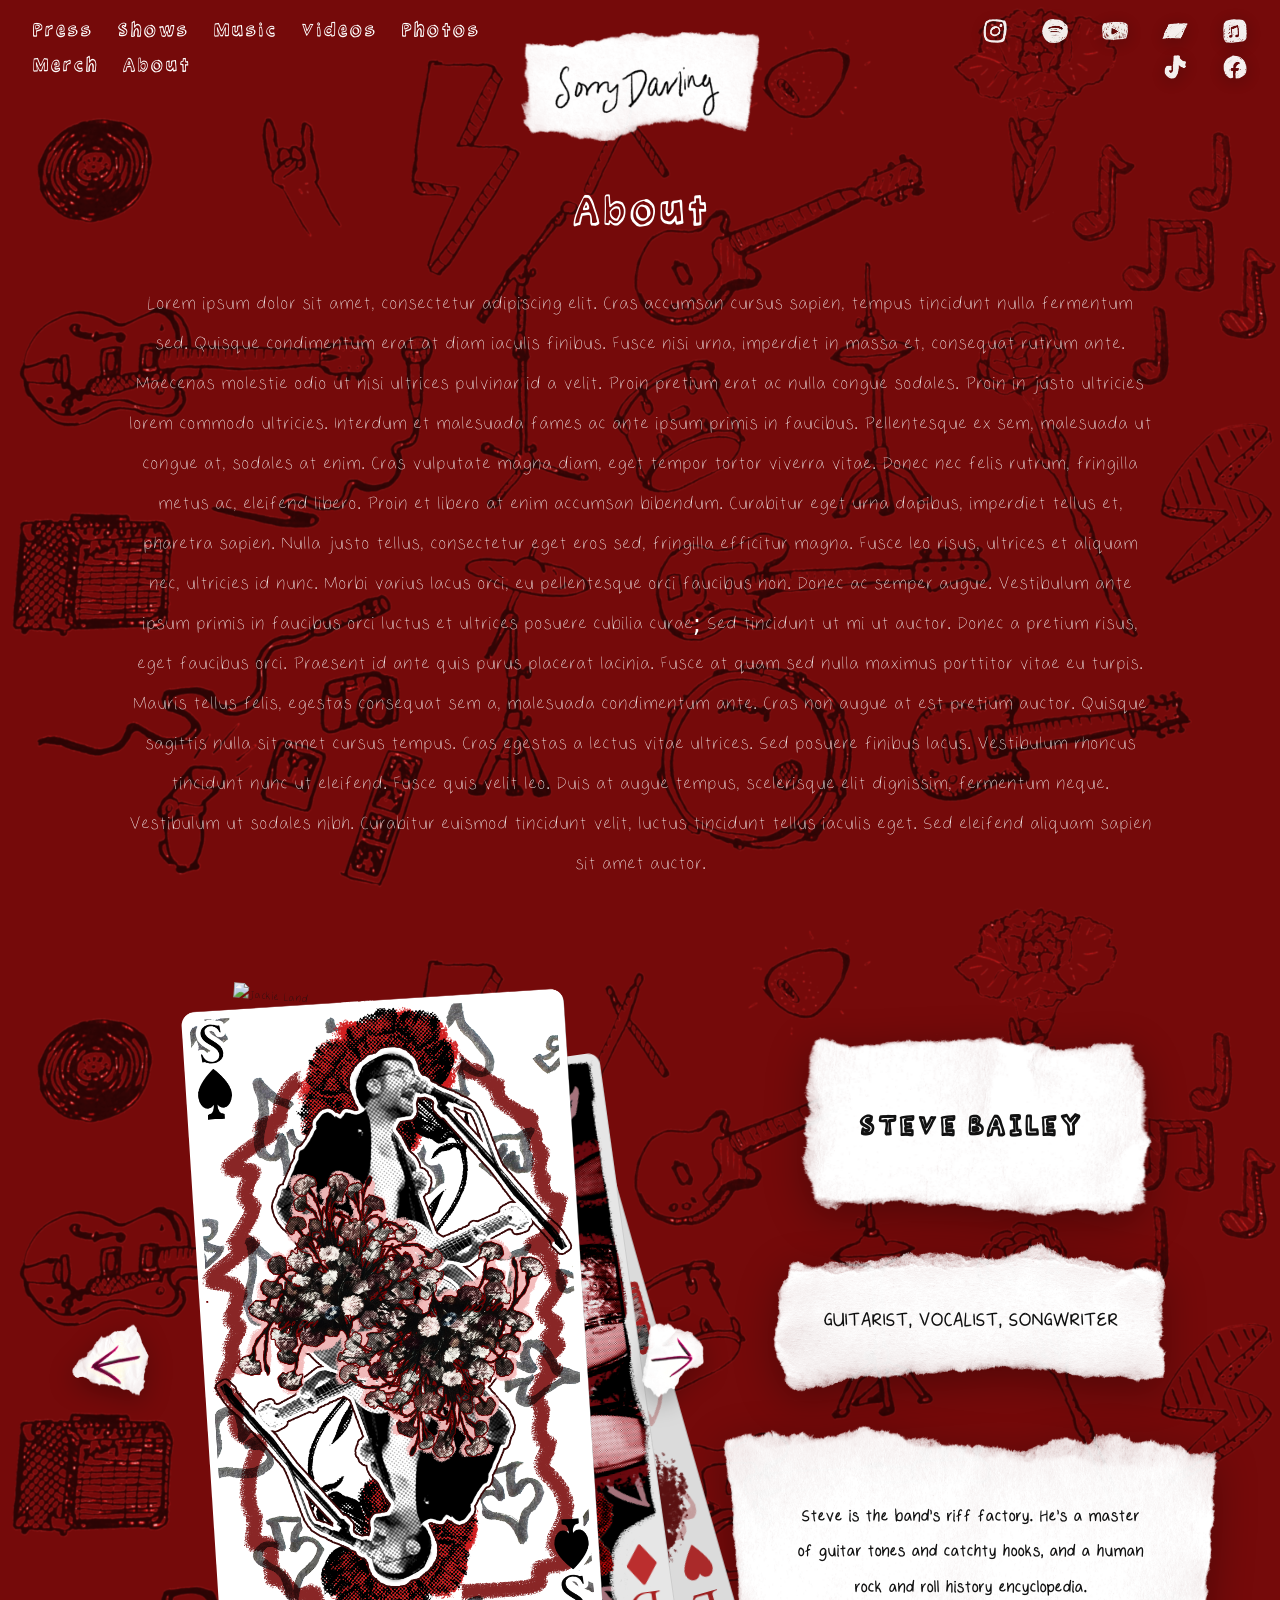
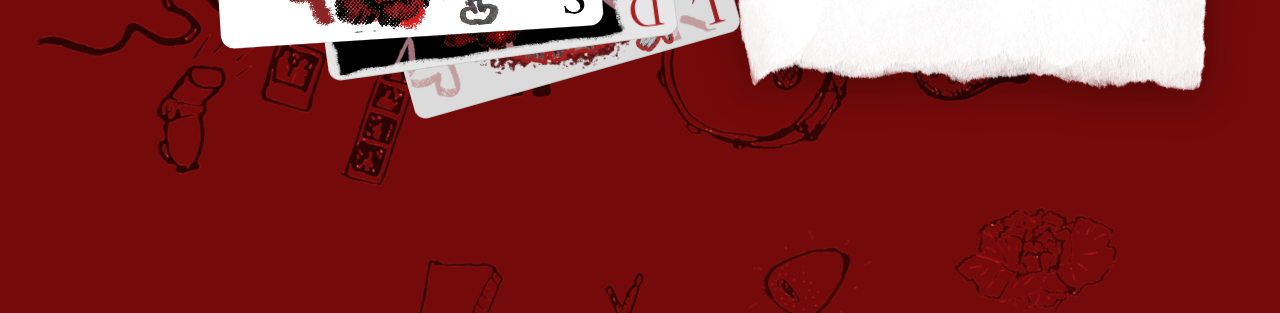
==== commit 1d5b627c: "Add social media links to header." ====
--- a/about.html
+++ b/about.html
@@ -64,6 +64,7 @@
     </section>
   </main>
   <script src="assets/js/main.js"></script>
+  <script src="assets/js/socials.js"></script>
   <script src="assets/js/Bios.js"></script>
 </body>
 </html>
--- a/assets/css/style.css
+++ b/assets/css/style.css
@@ -63,6 +63,71 @@
     margin: 0 auto;
 }
 
+.blurb-news-wrap {
+    margin-top: 24px;
+    display: block;
+}
+
+.blurb-news-intro {
+    display: block;
+    font-size: 24px;
+    line-height: 1.2;
+    font-family: 'Trapperkeeper-Regular', Georgia, serif;
+    margin-bottom: 24px;
+}
+
+.blurb-news-items {
+    display: flex;
+    flex-direction: column;
+    align-items: center;
+    justify-content: center;
+    gap: 18px;
+    flex-wrap: wrap;
+}
+
+.blurb-news-item {
+    display: inline-flex;
+    flex-direction: column;
+    align-items: center;
+    justify-content: center;
+    gap: 10px;
+    max-width: min(90vw, 700px);
+}
+
+.blurb-news-item a {
+    color: #fff;
+    text-decoration: underline;
+    text-underline-offset: 4px;
+}
+
+.blurb-news-caption {
+    display: block;
+    font-size: 22px;
+    line-height: 1.4;
+}
+
+.blurb-news-embed {
+    display: block;
+    width: min(100%, 820px);
+}
+
+.blurb-news-embed iframe {
+    display: block;
+    width: 100%;
+    max-width: 100%;
+    /* height: auto; */
+    border: 0;
+}
+
+.blurb-news-and {
+    display: inline-flex;
+    align-items: center;
+    justify-content: center;
+    font-family: 'Trapperkeeper-Regular', Georgia, serif;
+    font-size: clamp(2rem, 4vw, 4.5rem);
+    color: #fff;
+}
+
 
 .site-nav {
 	position: relative;
@@ -70,8 +135,10 @@
 	display: flex;
 	align-items: center;
 	padding: 14px 20px;
-    max-width: calc(50vw - 120px);
-    flex-wrap: wrap;
+    width: 100vw;
+    gap: 30vw;
+    justify-content: space-between;
+    /* flex-wrap: wrap; */
     font-size: 22px;
 }
 
@@ -79,7 +146,7 @@
 	display: flex;
 	align-items: center;
 	flex-wrap: wrap;
-	width: 100%;
+	/* width: 100%; */
 }
 
 .site-nav a:not(.mini-logo){
@@ -88,6 +155,42 @@
 	text-decoration: none;
 	font-weight: 500;
 	letter-spacing: 1px;
+}
+
+.social-links {
+	display: flex;
+	align-items: center;
+	justify-content: flex-end;
+	gap: 10px;
+	margin-left: auto;
+	padding-left: 12px;
+    max-width: 33vw;
+    flex-wrap: wrap;
+}
+
+.social-link {
+	display: inline-flex;
+	align-items: center;
+	justify-content: center;
+	width: 26px;
+	height: 26px;
+	flex-shrink: 0;
+	opacity: 0.95;
+	transition: transform 180ms ease, opacity 180ms ease;
+}
+
+.social-link:hover,
+.social-link:focus-visible {
+	transform: translateY(-1px) scale(1.05);
+	opacity: 1;
+}
+
+.social-link img {
+	display: block;
+	width: 100%;
+	height: 100%;
+	object-fit: contain;
+	filter: drop-shadow(0 3px 8px rgba(0,0,0,0.28));
 }
 
 .nav-toggle {
@@ -255,7 +358,6 @@
 	left: 50%;
 	transform: translateX(-50%);
 	top: -10px;
-	/* background: #fff; */
 	color: #000;
 	padding: 35px 20px;
 	letter-spacing: 2px;
@@ -910,6 +1012,16 @@
     box-shadow: 0 10px 18px rgba(0,0,0,0.12);
 }
 
+@media (max-width: 750px) {
+	.embed-carousel .carousel-btn,
+	.gallery-lightbox-nav {
+		display: none !important;
+		visibility: hidden !important;
+		opacity: 0 !important;
+		pointer-events: none !important;
+	}
+}
+
 @media (max-width: 640px) {
 	.gallery {
 		grid-template-columns: repeat(auto-fill, minmax(150px, 1fr));
@@ -962,6 +1074,17 @@
 	max-width: 80vw;
 	background: transparent;
 	margin: 0 auto;
+}
+
+.carousel-swipe-layer {
+	position: absolute;
+	top: -120px;
+	bottom: -120px;
+	z-index: 1;
+	background: transparent;
+	touch-action: pan-y;
+	pointer-events: auto;
+    width: 100vw;
 }
 
 .carousel-view iframe {
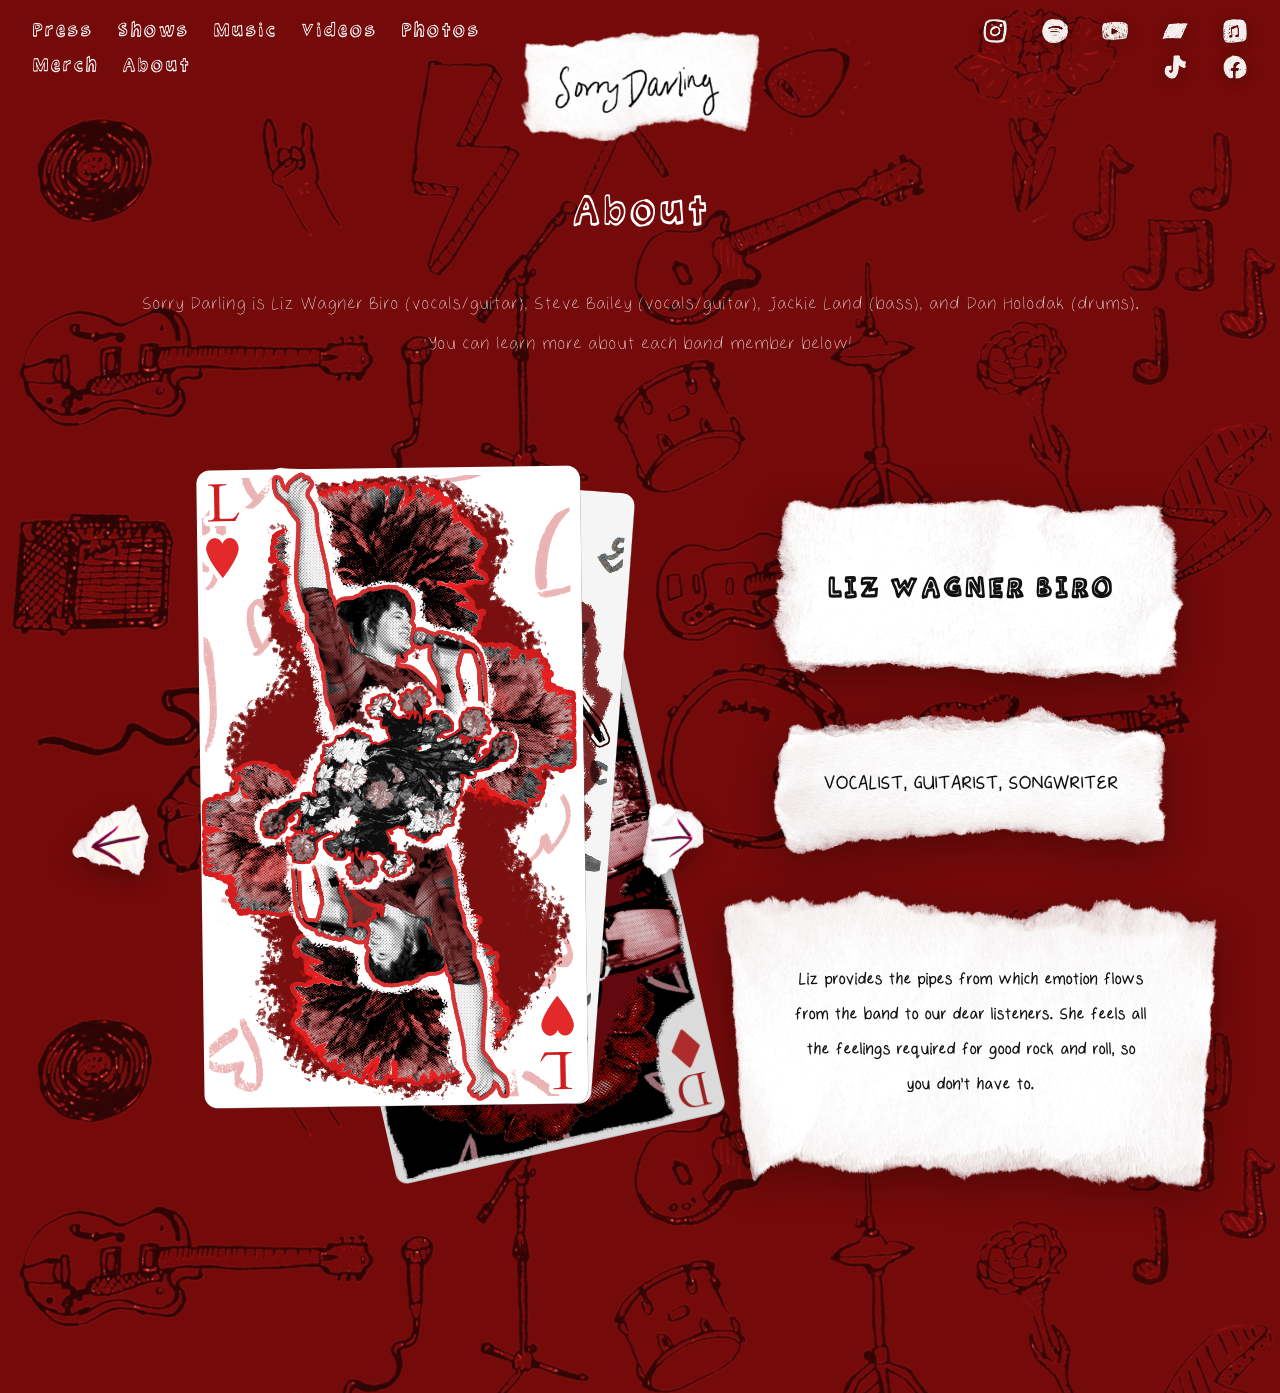
==== commit 21ab1772: "Add real press info, tweak socials panel styling. Sort press by date" ====
--- a/about.html
+++ b/about.html
@@ -31,11 +31,7 @@
   </header>
   <main>
     <h1 class="page-title">About</h1>
-    <p class="blurb"> Lorem ipsum dolor sit amet, consectetur adipiscing elit. Cras accumsan cursus sapien, tempus tincidunt nulla fermentum sed. Quisque condimentum erat at diam iaculis finibus. Fusce nisi urna, imperdiet in massa et, consequat rutrum ante. Maecenas molestie odio ut nisi ultrices pulvinar id a velit. Proin pretium erat ac nulla congue sodales. Proin in justo ultricies lorem commodo ultricies. Interdum et malesuada fames ac ante ipsum primis in faucibus. Pellentesque ex sem, malesuada ut congue at, sodales at enim. Cras vulputate magna diam, eget tempor tortor viverra vitae. Donec nec felis rutrum, fringilla metus ac, eleifend libero.
-
-Proin et libero at enim accumsan bibendum. Curabitur eget urna dapibus, imperdiet tellus et, pharetra sapien. Nulla justo tellus, consectetur eget eros sed, fringilla efficitur magna. Fusce leo risus, ultrices et aliquam nec, ultricies id nunc. Morbi varius lacus orci, eu pellentesque orci faucibus non. Donec ac semper augue. Vestibulum ante ipsum primis in faucibus orci luctus et ultrices posuere cubilia curae; Sed tincidunt ut mi ut auctor. Donec a pretium risus, eget faucibus orci. Praesent id ante quis purus placerat lacinia. Fusce at quam sed nulla maximus porttitor vitae eu turpis. Mauris tellus felis, egestas consequat sem a, malesuada condimentum ante. Cras non augue at est pretium auctor. Quisque sagittis nulla sit amet cursus tempus.
-
-Cras egestas a lectus vitae ultrices. Sed posuere finibus lacus. Vestibulum rhoncus tincidunt nunc ut eleifend. Fusce quis velit leo. Duis at augue tempus, scelerisque elit dignissim, fermentum neque. Vestibulum ut sodales nibh. Curabitur euismod tincidunt velit, luctus tincidunt tellus iaculis eget. Sed eleifend aliquam sapien sit amet auctor. </p>
+    <p class="blurb"> Sorry Darling is Liz Wagner Biro (vocals/guitar), Steve Bailey (vocals/guitar), Jackie Land (bass), and Dan Holodak (drums). You can learn more about each band member below!</p>
 
     <section class="about-bio-showcase" aria-label="Band member profile carousel">
       <div class="about-card-stage">
--- a/assets/css/style.css
+++ b/assets/css/style.css
@@ -149,7 +149,7 @@
 	/* width: 100%; */
 }
 
-.site-nav a:not(.mini-logo){
+.site-nav a:not(.mini-logo, .social-menu-link) {
 	color: white;
 	margin: 0 12px;
 	text-decoration: none;
@@ -191,6 +191,14 @@
 	height: 100%;
 	object-fit: contain;
 	filter: drop-shadow(0 3px 8px rgba(0,0,0,0.28));
+}
+
+.socials-menu-toggle {
+	display: none;
+}
+
+.socials-menu-panel {
+	display: none;
 }
 
 .nav-toggle {
@@ -232,7 +240,7 @@
 @media (max-width: 900px) {
 	.site-nav {
 		max-width: 100%;
-		padding: 30px 14px;
+		/* padding: 30px 14px; */
 		flex-wrap: wrap;
 		position: relative;
 		z-index: 40;
@@ -246,7 +254,7 @@
 		padding: 20px 20px 55px;
 		position: absolute;
 		top: 70px;
-		left: 12px;
+		left: 12px;                                                                                                                                                                                                                                                                                                                                                                                                                                                                                                                                    
 		background: transparent;
 		z-index: 50;
 		overflow: hidden;
@@ -293,6 +301,149 @@
 
 	.nav-toggle {
 		display: block;
+	}
+}
+
+@media (max-width: 750px) {
+    a.mini-logo{
+        top: 10px;
+    }
+
+    h1.page-title{
+        margin-top:100px
+    }
+    .site-nav{
+        gap: 20px;
+    }
+	.social-links {
+		display: none;
+	}
+
+	.socials-menu-toggle {
+		display: inline-flex;
+		align-items: center;
+		justify-content: center;
+		gap: 8px;
+		margin-left: auto;
+		padding: 8px 12px;
+		border: 0;
+		background: transparent;
+		color:white;
+		font-family: 'Trapperkeeper-Regular', Georgia, serif;
+		font-size: 1.3rem;
+		letter-spacing: 0.08em;
+		cursor: pointer;
+		position: relative;
+		z-index: 60;
+	}
+
+	.socials-menu-label {
+		display: inline-block;
+		color: white;
+	}
+
+	.socials-menu-caret {
+		display: inline-block;
+		font-size: 1.1rem;
+		line-height: 1;
+		color: white;
+		transform: rotate(180deg);
+		transition: transform 180ms ease;
+	}
+    
+
+	.socials-menu-toggle.is-open{
+        position: fixed;
+        right: 12px;
+        .socials-menu-label{
+            color: #111;
+        }
+        .socials-menu-caret {
+            transform: rotate(0deg);
+            color: #111;
+        }
+    }
+
+	.socials-menu-panel {
+		position: fixed;
+		top: -24px;
+		left: 0px;
+		/* right: -12px; */
+        width: 100vw;
+		display: flex;
+		align-items: center;
+		justify-content: space-evenly;
+		gap: 1vw;
+		padding: 72px 16px 25px;
+		background-image: url('../images/tornPaper/39.png');
+		background-size: 100% 100%;
+		background-repeat: no-repeat;
+		background-position: center top;
+		border-bottom: none;
+		transform: translateY(-120%);
+		opacity: 0;
+		transition: transform 220ms ease, opacity 180ms ease;
+		z-index: 55;
+		overflow-x: auto;
+		box-shadow: none;
+	}
+
+	.socials-menu-panel.is-open {
+		transform: translateY(0);
+		opacity: 1;
+        filter: drop-shadow(0px 10px 10px rgba(0, 0, 0, 0.215));
+		animation: socialsDropIn 260ms ease-out forwards;
+	}
+
+	.social-menu-link {
+		display: flex;
+		align-items: center;
+		justify-content: center;
+        width: 7vw;
+        height: 7vw;
+		max-width: 38px;
+		max-height: 38px;
+		flex-shrink: 0;
+		transform: translateY(-12px);
+		opacity: 0;
+		transition: transform 180ms ease, opacity 180ms ease;
+        margin: 0;
+	}
+
+	.socials-menu-panel.is-open .social-menu-link {
+		opacity: 1;
+		transform: translateY(0);
+		animation: socialItemSlide 220ms ease-out forwards;
+	}
+
+	.social-menu-link img {
+		display: block;
+		width: 100%;
+		height: 100%;
+		object-fit: contain;
+		filter: brightness(0) invert(0) drop-shadow(0 3px 8px rgba(0,0,0,0.25));
+	}
+}
+
+@keyframes socialsDropIn {
+	0% {
+		transform: translateY(-120%);
+		opacity: 0;
+	}
+	100% {
+		transform: translateY(0);
+		opacity: 1;
+	}
+}
+
+@keyframes socialItemSlide {
+	0% {
+		transform: translateY(-14px);
+		opacity: 0;
+	}
+	100% {
+		transform: translateY(0);
+		opacity: 1;
 	}
 }
 
